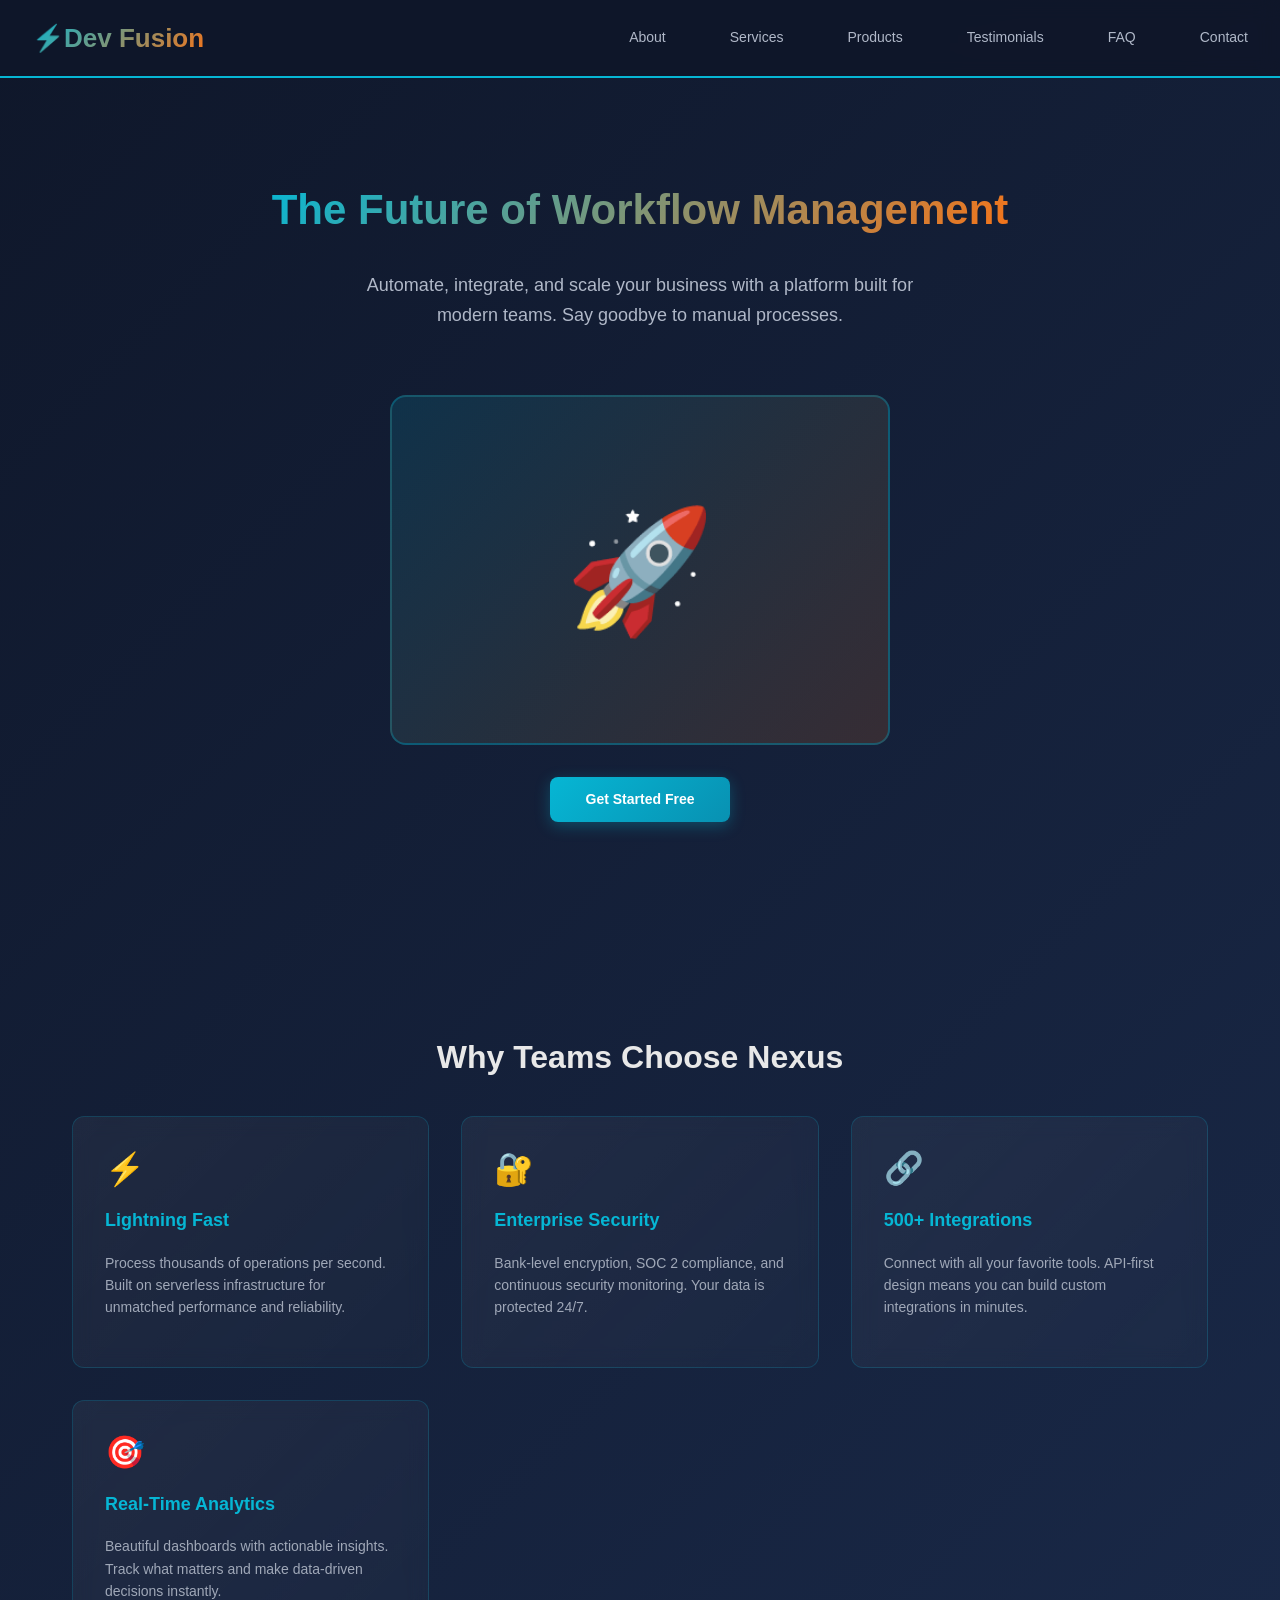
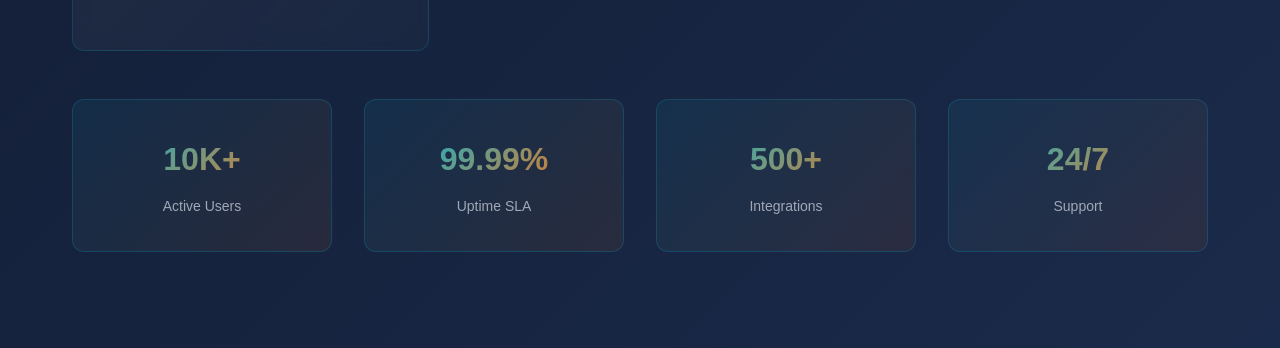
==== index.html @ b62f0a24 "homepage commit" ====
<!doctype html>
<html lang="en">
  <head>
    <meta charset="UTF-8" />
    <meta name="viewport" content="width=device-width, initial-scale=1.0" />
    <title>Dev Fusion</title>
    <link rel="stylesheet" href="style.css" />
  </head>
  <body>
    <input type="checkbox" id="sidebar-toggle" class="sidebar-toggle" />

    <header>
      <a href="/index.html">
        <div class="logo">⚡Dev Fusion</div>
      </a>

      <!-- HAMBURGER MENU -->
      <label for="sidebar-toggle" class="hamburger">
        <span></span><span></span><span></span>
      </label>

      <!-- DESKTOP NAV -->
      <nav class="navbar">
        <a href="/about.html" class="nav-link">About</a>
        <a href="/services.html" class="nav-link">Services</a>
        <a href="/product.html" class="nav-link">Products</a>
        <a href="/testimonial.html" class="nav-link">Testimonials</a>
        <a href="/faq.html" class="nav-link">FAQ</a>
        <a href="/contact.html" class="nav-link">Contact</a>
      </nav>
    </header>

    <!-- sidebar -->
    <aside class="sidebar">
      <label for="sidebar-toggle" class="sidebar-close">✕</label>

      <nav class="sidebar-nav">
        <a href="/about.html" class="sidebar-link">About</a>
        <a href="/services.html" class="sidebar-link">Services</a>
        <a href="/product.html" class="sidebar-link">Products</a>
        <a href="/testimonial.html" class="sidebar-link">Testimonials</a>
        <a href="/faq.html" class="sidebar-link">FAQ</a>
        <a href="/contact.html" class="sidebar-link">Contact</a>
      </nav>
    </aside>

    <!-- Home Page -->
    <div class="active" id="home">
      <section class="hero">
        <h1>The Future of Workflow Management</h1>
        <p>
          Automate, integrate, and scale your business with a platform built for
          modern teams. Say goodbye to manual processes.
        </p>
        <div class="hero-visual">🚀</div>
        <button onclick="switchPage('services')">Get Started Free</button>
      </section>

      <section>
        <h2 style="text-align: center; margin-top: 4rem">
          Why Teams Choose Nexus
        </h2>
        <div class="grid">
          <div class="card">
            <div class="card-icon">⚡</div>
            <h3>Lightning Fast</h3>
            <p>
              Process thousands of operations per second. Built on serverless
              infrastructure for unmatched performance and reliability.
            </p>
          </div>
          <div class="card">
            <div class="card-icon">🔐</div>
            <h3>Enterprise Security</h3>
            <p>
              Bank-level encryption, SOC 2 compliance, and continuous security
              monitoring. Your data is protected 24/7.
            </p>
          </div>
          <div class="card">
            <div class="card-icon">🔗</div>
            <h3>500+ Integrations</h3>
            <p>
              Connect with all your favorite tools. API-first design means you
              can build custom integrations in minutes.
            </p>
          </div>
          <div class="card">
            <div class="card-icon">🎯</div>
            <h3>Real-Time Analytics</h3>
            <p>
              Beautiful dashboards with actionable insights. Track what matters
              and make data-driven decisions instantly.
            </p>
          </div>
        </div>

        <div class="stats">
          <div class="stat">
            <div class="stat-number">10K+</div>
            <div class="stat-label">Active Users</div>
          </div>
          <div class="stat">
            <div class="stat-number">99.99%</div>
            <div class="stat-label">Uptime SLA</div>
          </div>
          <div class="stat">
            <div class="stat-number">500+</div>
            <div class="stat-label">Integrations</div>
          </div>
          <div class="stat">
            <div class="stat-number">24/7</div>
            <div class="stat-label">Support</div>
          </div>
        </div>
      </section>
    </div>

    <footer></footer>
  </body>
</html>
---- style.css ----
:root {
  /* PRIMARY COLORS */
  --primary-cyan: #06b6d4;
  --primary-orange: #f97316;

  /* BACKGROUNDS */
  --bg-gradient-dark: #0f172a;
  --bg-gradient-light: #1a2a4a;
  --bg-color: linear-gradient(135deg, #0f172a 0%, #1a2a4a 100%);
  --bg-header: rgba(15, 23, 42, 0.95);
  --bg-card: linear-gradient(
    135deg,
    rgba(255, 255, 255, 0.05),
    rgba(255, 255, 255, 0.02)
  );
  --bg-input: rgba(255, 255, 255, 0.05);
  --bg-input-focus: rgba(6, 182, 212, 0.1);
  --bg-stat: linear-gradient(
    135deg,
    rgba(6, 182, 212, 0.08),
    rgba(249, 115, 22, 0.08)
  );

  /* TEXT COLORS */
  --text-primary: #e8e8e8;
  --text-secondary: #b0b8c8;
  --text-tertiary: #a0a8b8;
  --text-muted: #999;

  /* BORDER COLORS */
  --border-primary: rgba(6, 182, 212, 0.2);
  --border-focus: #06b6d4;
  --border-header: 2px solid #06b6d4;
  --border-footer: 2px solid rgba(6, 182, 212, 0.3);

  /* ACCENT COLORS */
  --accent-cyan: #06b6d4;
  --accent-orange: #f97316;

  /* HOVER/ACTIVE STATES */
  --hover-cyan-light: #0891b2;
  --glow-cyan: rgba(6, 182, 212, 0.3);
  --glow-orange: rgba(249, 115, 22, 0.15);
}

* {
  margin: 0;
  padding: 0;
  box-sizing: border-box;
}

body {
  font-family:
    -apple-system, BlinkMacSystemFont, "Segoe UI", Roboto, sans-serif;
  background: linear-gradient(135deg, #0f172a 0%, #1a2a4a 100%);
  color: #e8e8e8;
  line-height: 1.7;
}

header {
  background: rgba(15, 23, 42, 0.95);
  border-bottom: 2px solid #06b6d4;
  padding: 1rem 2rem;
  display: flex;
  justify-content: space-between;
  align-items: center;
  position: sticky;
  top: 0;
  z-index: 100;
  backdrop-filter: blur(10px);
}

header a {
  text-decoration: none;
}

.logo {
  font-size: 26px;
  font-weight: 700;
  background: linear-gradient(135deg, #06b6d4, #f97316);
  -webkit-background-clip: text;
  -webkit-text-fill-color: transparent;
  background-clip: text;
}

nav a {
  color: #b0b8c8;
  text-decoration: none;
  margin-left: 2rem;
  font-size: 14px;
  font-weight: 500;
  transition: all 0.3s;
  cursor: pointer;
  position: relative;
}

nav a:hover {
  color: #06b6d4;
}

nav a.active {
  color: #06b6d4;
}

header nav a.active::after {
  content: "";
  position: absolute;
  bottom: -8px;
  left: 0;
  right: 0;
  height: 2px;
  background: linear-gradient(90deg, #06b6d4, #f97316);
  border-radius: 2px;
}

/* hide checkbox */
.sidebar-toggle {
  display: none;
}

/* hamburger icon */
.hamburger {
  display: none;
  flex-direction: column;
  cursor: pointer;
  gap: 6px;
  z-index: 101;
}

.hamburger span {
  width: 25px;
  height: 3px;
  background: var(--primary-cyan);
  border-radius: 2px;
  transition: all 0.3s ease;
}

/* sidebar */
aside.sidebar {
  position: fixed;
  top: 0;
  right: 0;
  width: 280px;
  height: 100vh;
  background: linear-gradient(135deg, #0f172a 0%, #1a2a4a 100%);
  border-right: 2px solid rgba(6, 182, 212, 0.3);
  padding-top: 1rem;
  overflow-y: auto;
  z-index: 100;
  transform: translateX(100%);
  transition: transform 0.3s ease;
}

.sidebar-close {
  display: none;
  color: #b0b8c8;
  font-size: 28px;
  cursor: pointer;
  padding: 1rem;
  text-align: right;
  width: 100%;
}

.sidebar-nav {
  display: flex;
  flex-direction: column;
  gap: 0.5rem;
  padding: 1rem;
}

.sidebar-link {
  color: #b0b8c8;
  text-decoration: none;
  padding: 0.9rem 1rem;
  border-radius: 8px;
  transition: all 0.3s;
  border-left: 3px solid transparent;
  display: block;
}

.sidebar-link:hover {
  color: var(--primary-cyan);
  background: rgba(6, 182, 212, 0.1);
  border-left-color: var(--primary-cyan);
}

.sidebar-link.active {
  color: var(--primary-cyan);
  background: rgba(6, 182, 212, 0.1);
  border-left-color: var(--primary-cyan);
}

/* toggle icon when checked*/
.sidebar-toggle:checked ~ aside.sidebar {
  transform: translateX(0);
}

/* show close button*/
.sidebar-toggle:checked ~ aside.sidebar .sidebar-close {
  display: block;
}

.page {
  display: none;
  animation: fadeIn 0.5s ease-in;
}

.page.active {
  display: block;
}

@keyframes fadeIn {
  from {
    opacity: 0;
    transform: translateY(10px);
  }
  to {
    opacity: 1;
    transform: translateY(0);
  }
}

section {
  padding: 3rem 2rem;
  max-width: 1200px;
  margin: 0 auto;
}

h1 {
  font-size: 42px;
  font-weight: 700;
  margin-bottom: 1.5rem;
  background: linear-gradient(135deg, #06b6d4, #f97316);
  -webkit-background-clip: text;
  -webkit-text-fill-color: transparent;
  background-clip: text;
}

h2 {
  font-size: 32px;
  font-weight: 700;
  margin-bottom: 2rem;
  color: #e8e8e8;
}

h3 {
  font-size: 18px;
  font-weight: 600;
  margin-bottom: 0.8rem;
  color: #e8e8e8;
}

p {
  font-size: 15px;
  color: #b0b8c8;
  margin-bottom: 1rem;
}

button {
  background: linear-gradient(135deg, #06b6d4, #0891b2);
  color: #fff;
  border: none;
  padding: 0.9rem 2.2rem;
  font-size: 14px;
  font-weight: 600;
  border-radius: 8px;
  cursor: pointer;
  transition: all 0.3s;
  box-shadow: 0 4px 15px rgba(6, 182, 212, 0.3);
}

button:hover {
  transform: translateY(-2px);
  box-shadow: 0 6px 25px rgba(6, 182, 212, 0.5);
}

.grid {
  display: grid;
  grid-template-columns: repeat(auto-fit, minmax(280px, 1fr));
  gap: 2rem;
  margin-bottom: 3rem;
}

.card {
  background: linear-gradient(
    135deg,
    rgba(255, 255, 255, 0.05),
    rgba(255, 255, 255, 0.02)
  );
  border: 1px solid rgba(6, 182, 212, 0.2);
  padding: 2rem;
  border-radius: 12px;
  transition: all 0.3s;
  backdrop-filter: blur(10px);
}

.card:hover {
  border-color: #06b6d4;
  transform: translateY(-5px);
  box-shadow: 0 10px 30px rgba(6, 182, 212, 0.15);
}

.card h3 {
  color: #06b6d4;
  margin-bottom: 1rem;
}

.card p {
  color: #a0a8b8;
  font-size: 14px;
  line-height: 1.6;
}

.card-icon {
  font-size: 32px;
  margin-bottom: 1rem;
  height: 40px;
  display: flex;
  align-items: center;
}

.feature-image {
  width: 100%;
  height: 250px;
  background: linear-gradient(
    135deg,
    rgba(6, 182, 212, 0.1),
    rgba(249, 115, 22, 0.1)
  );
  border-radius: 12px;
  display: flex;
  align-items: center;
  justify-content: center;
  margin-bottom: 1.5rem;
  font-size: 80px;
  border: 1px solid rgba(6, 182, 212, 0.2);
}

.hero {
  text-align: center;
  padding: 6rem 2rem;
  display: flex;
  flex-direction: column;
  align-items: center;
}

.hero-visual {
  width: 100%;
  max-width: 500px;
  height: 350px;
  background: linear-gradient(
    135deg,
    rgba(6, 182, 212, 0.15),
    rgba(249, 115, 22, 0.15)
  );
  border-radius: 16px;
  display: flex;
  align-items: center;
  justify-content: center;
  margin: 2rem 0;
  border: 2px solid rgba(6, 182, 212, 0.3);
  font-size: 120px;
}

.hero p {
  font-size: 18px;
  margin-bottom: 2rem;
  color: #b0b8c8;
  max-width: 600px;
}

.stats {
  display: grid;
  grid-template-columns: repeat(auto-fit, minmax(180px, 1fr));
  gap: 2rem;
  margin: 3rem 0;
}

.stat {
  text-align: center;
  padding: 2rem;
  background: linear-gradient(
    135deg,
    rgba(6, 182, 212, 0.08),
    rgba(249, 115, 22, 0.08)
  );
  border-radius: 12px;
  border: 1px solid rgba(6, 182, 212, 0.2);
}

.stat-number {
  font-size: 32px;
  font-weight: 700;
  background: linear-gradient(135deg, #06b6d4, #f97316);
  -webkit-background-clip: text;
  -webkit-text-fill-color: transparent;
  background-clip: text;
  margin-bottom: 0.5rem;
}

.stat-label {
  font-size: 14px;
  color: #a0a8b8;
}

.faq-item {
  background: linear-gradient(
    135deg,
    rgba(255, 255, 255, 0.05),
    rgba(255, 255, 255, 0.02)
  );
  border: 1px solid rgba(6, 182, 212, 0.2);
  padding: 1.8rem;
  border-radius: 12px;
  margin-bottom: 1.5rem;
  backdrop-filter: blur(10px);
}

.faq-item h3 {
  cursor: pointer;
  display: flex;
  justify-content: space-between;
  align-items: center;
  color: #06b6d4;
  user-select: none;
}

.faq-item p {
  display: none;
  margin-top: 1rem;
  color: #a0a8b8;
}

.faq-item.active p {
  display: block;
}

.footer {
  background: rgba(15, 23, 42, 0.8);
  border-top: 2px solid rgba(6, 182, 212, 0.3);
  text-align: center;
  padding: 2rem;
  color: #a0a8b8;
  font-size: 14px;
}

.feature-row {
  display: grid;
  grid-template-columns: 1fr 1fr;
  gap: 3rem;
  align-items: center;
  margin: 3rem 0;
}

.feature-row.reverse {
  direction: rtl;
}

.feature-row.reverse > * {
  direction: ltr;
}

.feature-text h3 {
  font-size: 24px;
  margin-bottom: 1rem;
}

.list-item {
  display: flex;
  margin-bottom: 1.5rem;
  align-items: flex-start;
}

.list-item-bullet {
  color: #06b6d4;
  margin-right: 1rem;
  font-weight: 600;
  font-size: 20px;
}

.list-item p {
  margin: 0;
}

@media (max-width: 768px) {
  .feature-row {
    grid-template-columns: 1fr;
  }
  h1 {
    font-size: 32px;
  }
  nav a {
    margin-left: 1rem;
    font-size: 13px;
  }
}

/* MOBILE STYLES */
@media (max-width: 768px) {
  .hamburger {
    display: flex;
  }

  header .navbar {
    display: none;
  }

  aside.sidebar {
    width: 250px;
  }

  .sidebar-link {
    padding: 1rem 1rem;
  }
}

/* DESKTOP STYLES */
@media (min-width: 769px) {
  aside.sidebar {
    display: none;
  }

  .hamburger {
    display: none;
  }

  header .navbar {
    display: flex;
    gap: 2rem;
  }
}
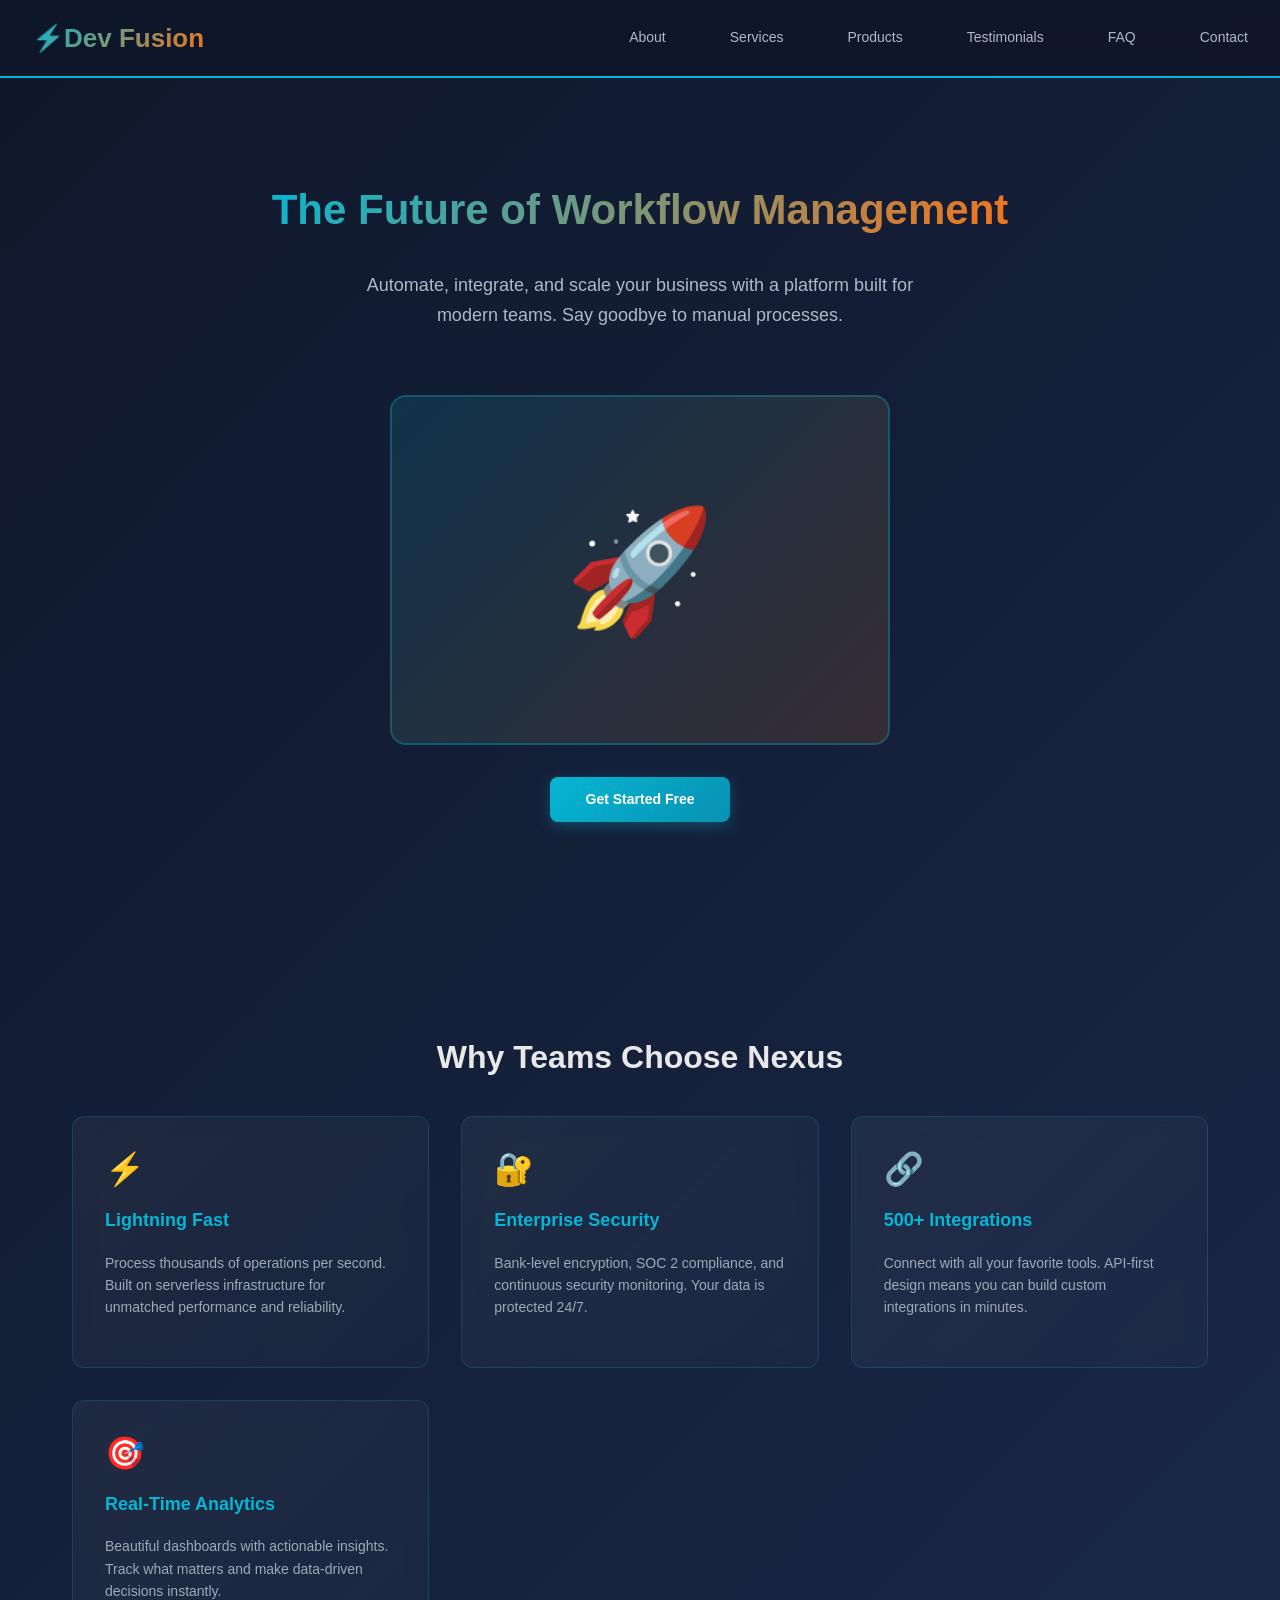
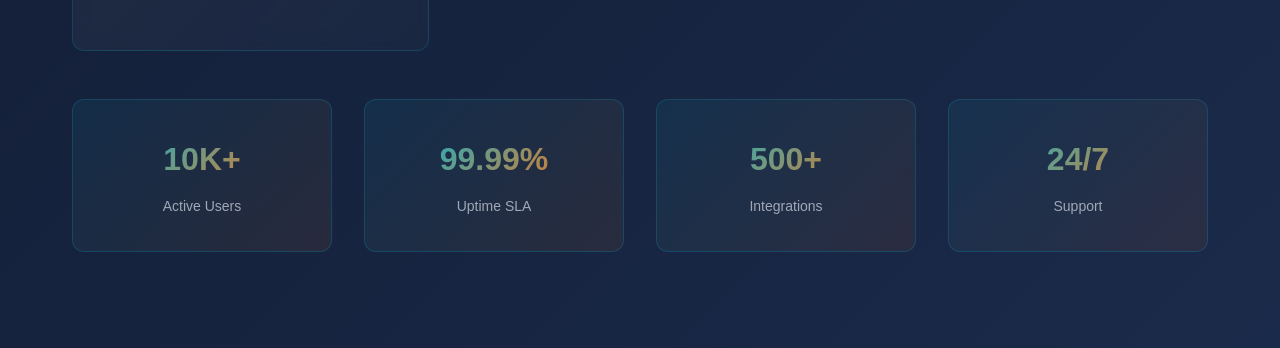
==== commit 4be36261: "Refactor HTML structure and improve styling across multiple pages" ====
--- a/index.html
+++ b/index.html
@@ -21,9 +21,9 @@
 
       <!-- DESKTOP NAV -->
       <nav class="navbar">
-        <a href="/about.html" class="nav-link">About</a>
+        <a href="/about us.html" class="nav-link">About</a>
         <a href="/services.html" class="nav-link">Services</a>
-        <a href="/product.html" class="nav-link">Products</a>
+        <a href="/products.html" class="nav-link">Products</a>
         <a href="/testimonial.html" class="nav-link">Testimonials</a>
         <a href="/faq.html" class="nav-link">FAQ</a>
         <a href="/contact.html" class="nav-link">Contact</a>
@@ -35,9 +35,9 @@
       <label for="sidebar-toggle" class="sidebar-close">✕</label>
 
       <nav class="sidebar-nav">
-        <a href="/about.html" class="sidebar-link">About</a>
+        <a href="/about us.html" class="sidebar-link">About</a>
         <a href="/services.html" class="sidebar-link">Services</a>
-        <a href="/product.html" class="sidebar-link">Products</a>
+        <a href="/products.html" class="sidebar-link">Products</a>
         <a href="/testimonial.html" class="sidebar-link">Testimonials</a>
         <a href="/faq.html" class="sidebar-link">FAQ</a>
         <a href="/contact.html" class="sidebar-link">Contact</a>
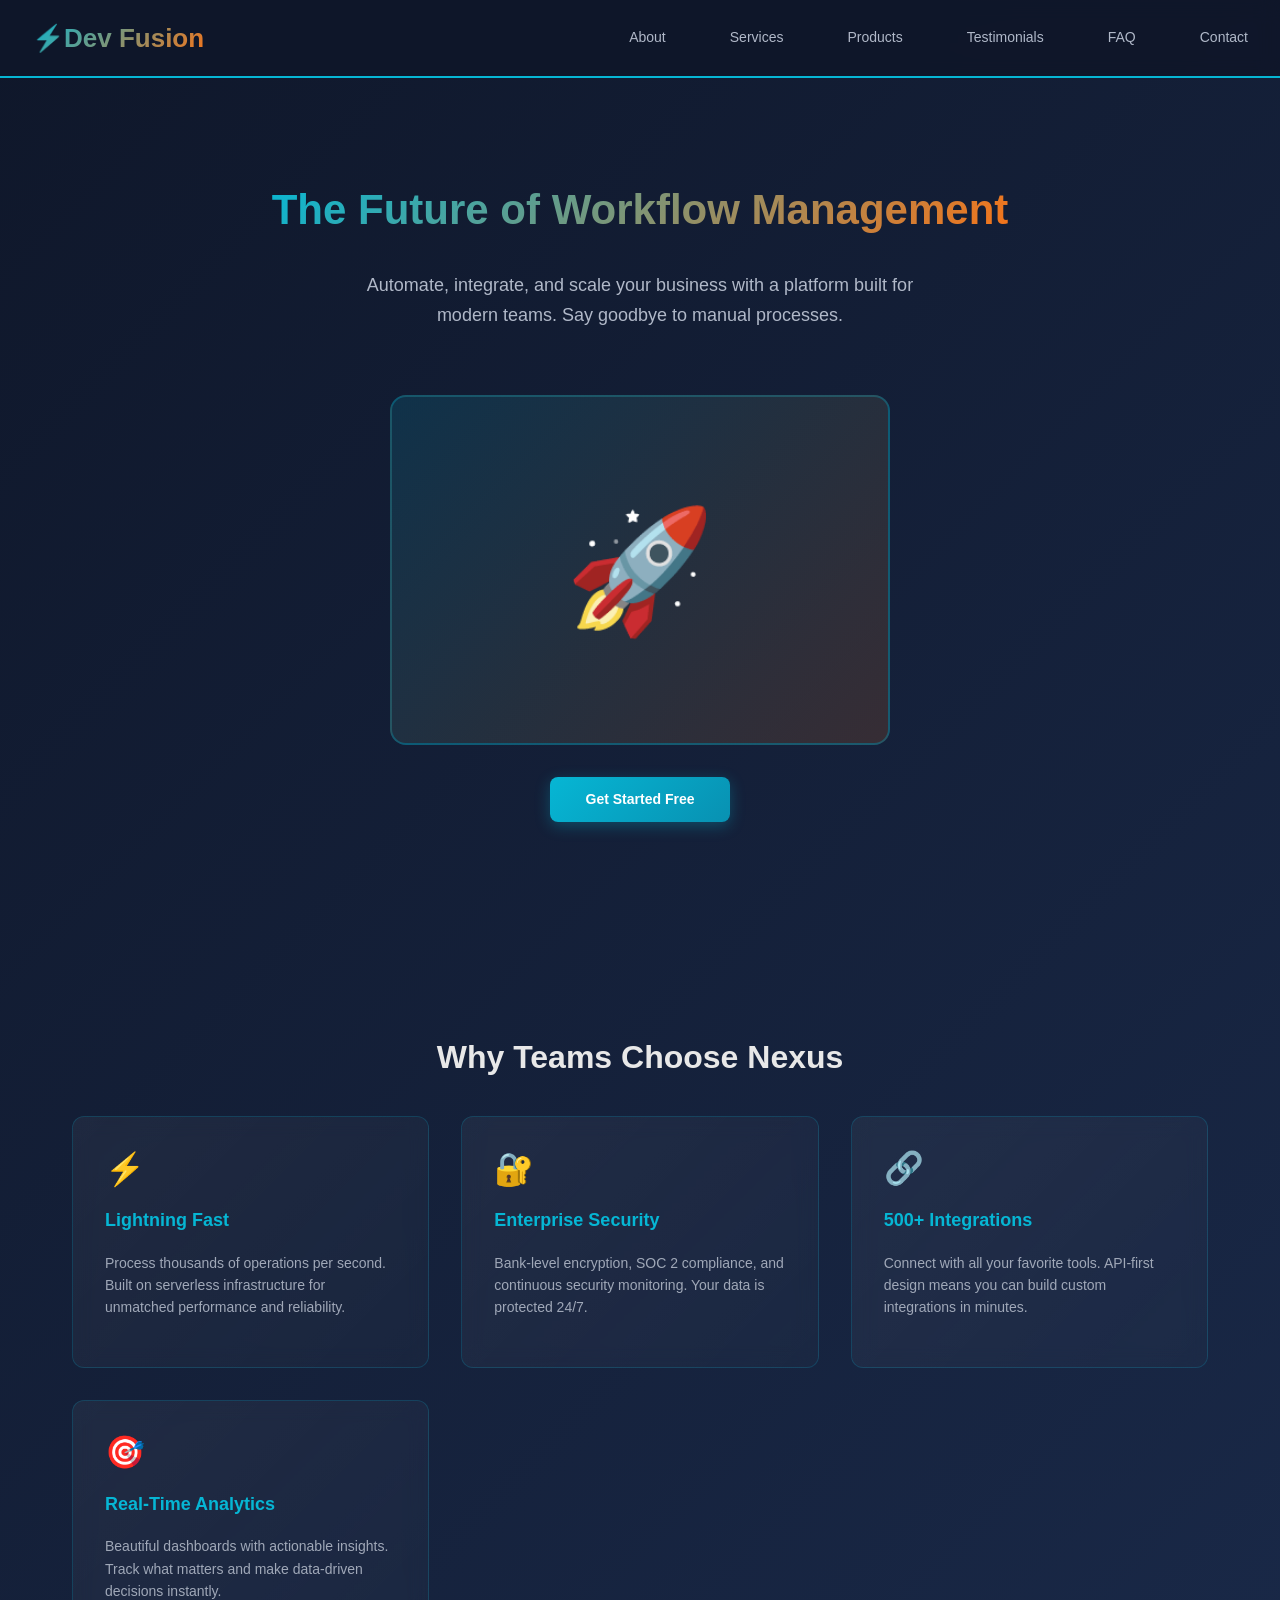
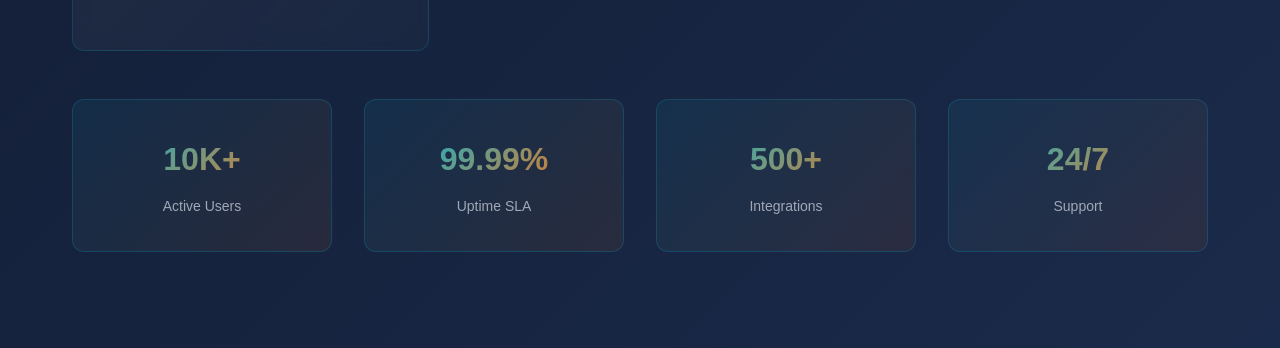
==== commit cef929bb: "Refactor layout structure and add navbar styles across multiple pages" ====
--- a/index.html
+++ b/index.html
@@ -45,7 +45,7 @@
     </aside>
 
     <!-- Home Page -->
-    <div class="active" id="home">
+    <div class="active main" id="home">
       <section class="hero">
         <h1>The Future of Workflow Management</h1>
         <p>
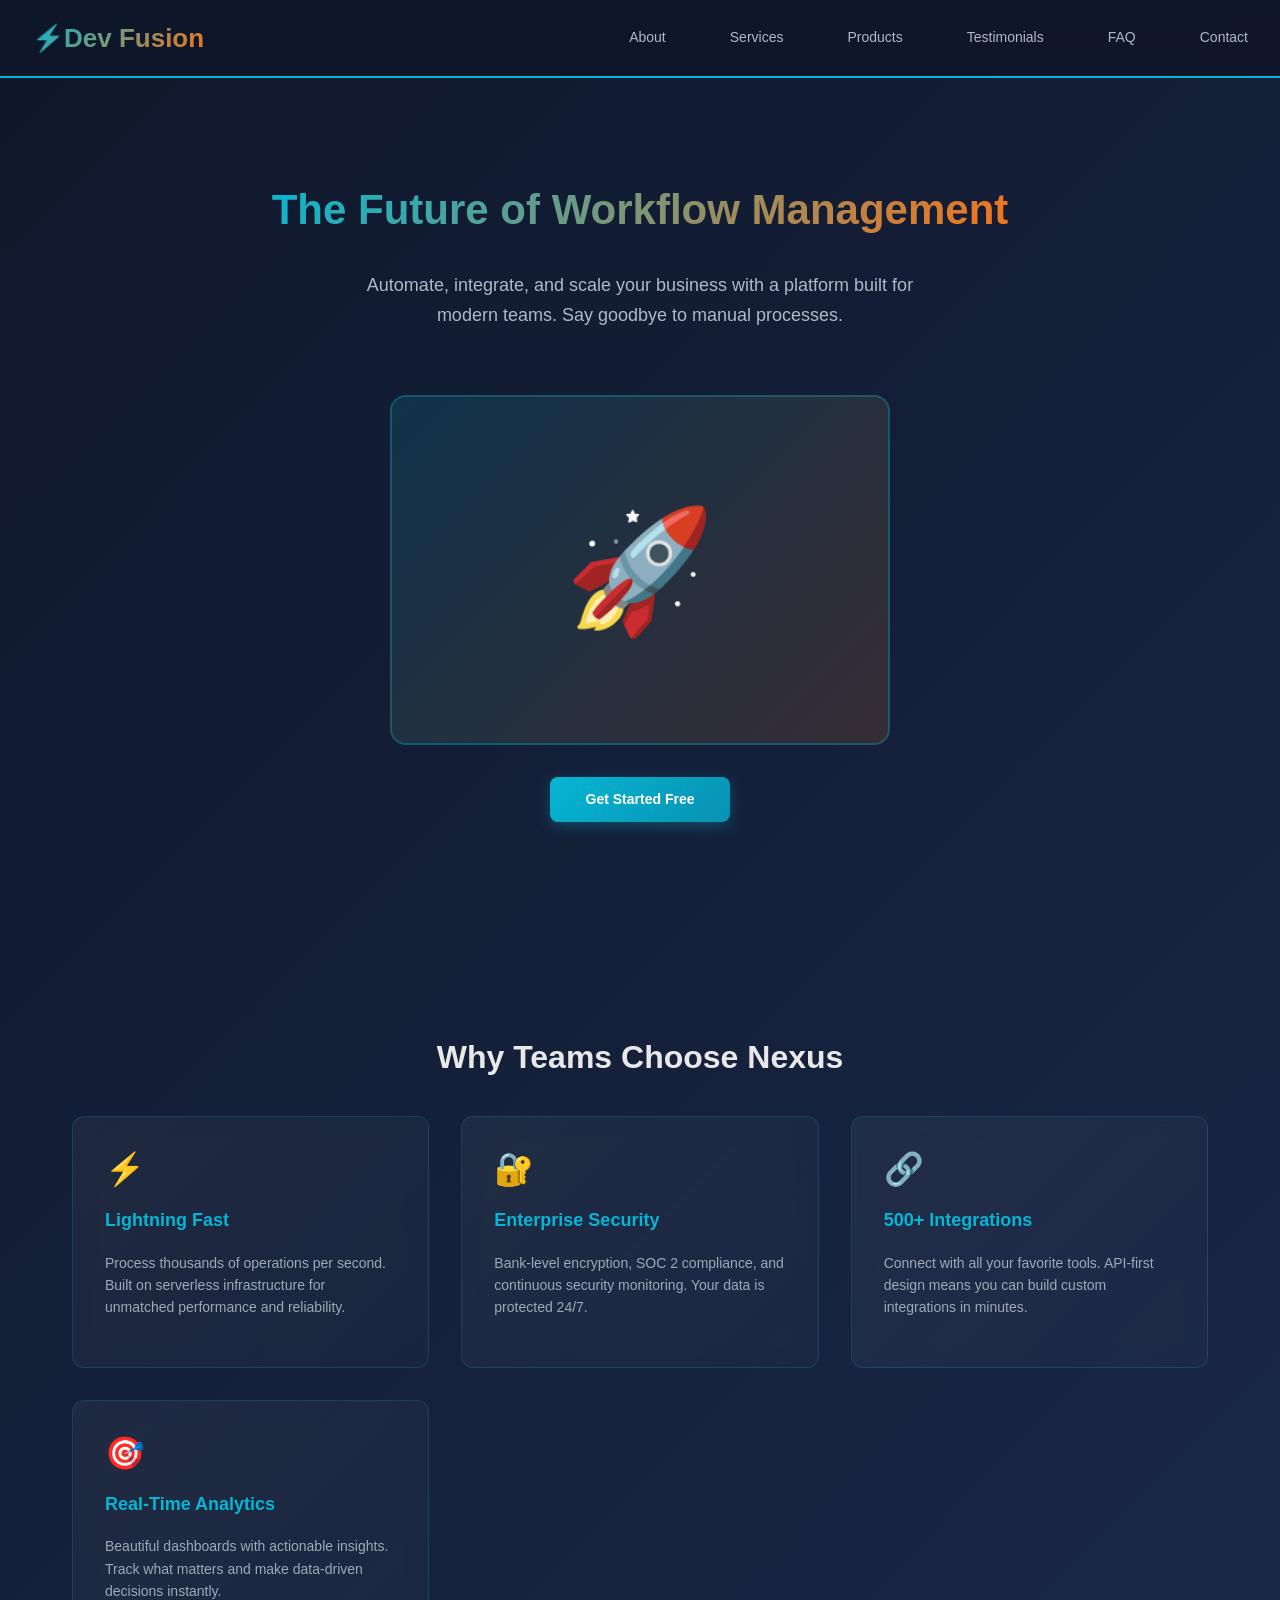
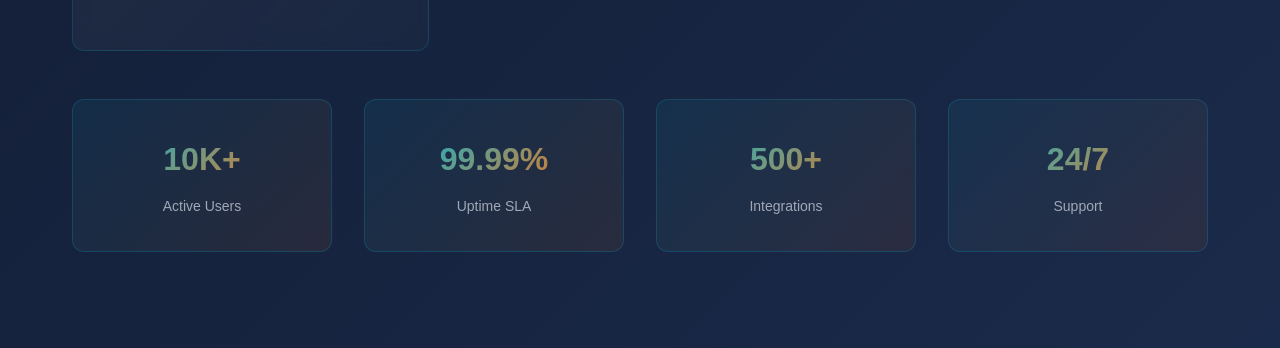
==== commit afe21d61: "Add style.css to multiple HTML files for consistent styling" ====
--- a/index.html
+++ b/index.html
@@ -5,6 +5,7 @@
     <meta name="viewport" content="width=device-width, initial-scale=1.0" />
     <title>Dev Fusion</title>
     <link rel="stylesheet" href="style.css" />
+    <link rel="stylesheet" href="navbar.css" />
   </head>
   <body>
     <input type="checkbox" id="sidebar-toggle" class="sidebar-toggle" />
--- a/style.css
+++ b/style.css
@@ -55,149 +55,6 @@
   background: linear-gradient(135deg, #0f172a 0%, #1a2a4a 100%);
   color: #e8e8e8;
   line-height: 1.7;
-}
-
-header {
-  background: rgba(15, 23, 42, 0.95);
-  border-bottom: 2px solid #06b6d4;
-  padding: 1rem 2rem;
-  display: flex;
-  justify-content: space-between;
-  align-items: center;
-  position: sticky;
-  top: 0;
-  z-index: 100;
-  backdrop-filter: blur(10px);
-}
-
-header a {
-  text-decoration: none;
-}
-
-.logo {
-  font-size: 26px;
-  font-weight: 700;
-  background: linear-gradient(135deg, #06b6d4, #f97316);
-  -webkit-background-clip: text;
-  -webkit-text-fill-color: transparent;
-  background-clip: text;
-}
-
-nav a {
-  color: #b0b8c8;
-  text-decoration: none;
-  margin-left: 2rem;
-  font-size: 14px;
-  font-weight: 500;
-  transition: all 0.3s;
-  cursor: pointer;
-  position: relative;
-}
-
-nav a:hover {
-  color: #06b6d4;
-}
-
-nav a.active {
-  color: #06b6d4;
-}
-
-header nav a.active::after {
-  content: "";
-  position: absolute;
-  bottom: -8px;
-  left: 0;
-  right: 0;
-  height: 2px;
-  background: linear-gradient(90deg, #06b6d4, #f97316);
-  border-radius: 2px;
-}
-
-/* hide checkbox */
-.sidebar-toggle {
-  display: none;
-}
-
-/* hamburger icon */
-.hamburger {
-  display: none;
-  flex-direction: column;
-  cursor: pointer;
-  gap: 6px;
-  z-index: 101;
-}
-
-.hamburger span {
-  width: 25px;
-  height: 3px;
-  background: var(--primary-cyan);
-  border-radius: 2px;
-  transition: all 0.3s ease;
-}
-
-/* sidebar */
-aside.sidebar {
-  position: fixed;
-  top: 0;
-  right: 0;
-  width: 280px;
-  height: 100vh;
-  background: linear-gradient(135deg, #0f172a 0%, #1a2a4a 100%);
-  border-right: 2px solid rgba(6, 182, 212, 0.3);
-  padding-top: 1rem;
-  overflow-y: auto;
-  z-index: 100;
-  transform: translateX(100%);
-  transition: transform 0.3s ease;
-}
-
-.sidebar-close {
-  display: none;
-  color: #b0b8c8;
-  font-size: 28px;
-  cursor: pointer;
-  padding: 1rem;
-  text-align: right;
-  width: 100%;
-}
-
-.sidebar-nav {
-  display: flex;
-  flex-direction: column;
-  gap: 0.5rem;
-  padding: 1rem;
-}
-
-.sidebar-link {
-  color: #b0b8c8;
-  text-decoration: none;
-  padding: 0.9rem 1rem;
-  border-radius: 8px;
-  transition: all 0.3s;
-  border-left: 3px solid transparent;
-  display: block;
-}
-
-.sidebar-link:hover {
-  color: var(--primary-cyan);
-  background: rgba(6, 182, 212, 0.1);
-  border-left-color: var(--primary-cyan);
-}
-
-.sidebar-link.active {
-  color: var(--primary-cyan);
-  background: rgba(6, 182, 212, 0.1);
-  border-left-color: var(--primary-cyan);
-}
-
-/* toggle icon when checked*/
-.sidebar-toggle:checked ~ aside.sidebar {
-  transform: translateX(0);
-}
-
-/* show close button*/
-.sidebar-toggle:checked ~ aside.sidebar .sidebar-close {
-  display: block;
 }
 
 .page {
@@ -489,43 +346,4 @@
   h1 {
     font-size: 32px;
   }
-  nav a {
-    margin-left: 1rem;
-    font-size: 13px;
-  }
-}
-
-/* MOBILE STYLES */
-@media (max-width: 768px) {
-  .hamburger {
-    display: flex;
-  }
-
-  header .navbar {
-    display: none;
-  }
-
-  aside.sidebar {
-    width: 250px;
-  }
-
-  .sidebar-link {
-    padding: 1rem 1rem;
-  }
-}
-
-/* DESKTOP STYLES */
-@media (min-width: 769px) {
-  aside.sidebar {
-    display: none;
-  }
-
-  .hamburger {
-    display: none;
-  }
-
-  header .navbar {
-    display: flex;
-    gap: 2rem;
-  }
-}
+}
--- a/navbar.css
+++ b/navbar.css
@@ -0,0 +1,229 @@
+:root {
+  /* PRIMARY COLORS */
+  --primary-cyan: #06b6d4;
+  --primary-orange: #f97316;
+
+  /* BACKGROUNDS */
+  --bg-gradient-dark: #0f172a;
+  --bg-gradient-light: #1a2a4a;
+  --bg-color: linear-gradient(135deg, #0f172a 0%, #1a2a4a 100%);
+  --bg-header: rgba(15, 23, 42, 0.95);
+  --bg-card: linear-gradient(
+    135deg,
+    rgba(255, 255, 255, 0.05),
+    rgba(255, 255, 255, 0.02)
+  );
+  --bg-input: rgba(255, 255, 255, 0.05);
+  --bg-input-focus: rgba(6, 182, 212, 0.1);
+  --bg-stat: linear-gradient(
+    135deg,
+    rgba(6, 182, 212, 0.08),
+    rgba(249, 115, 22, 0.08)
+  );
+
+  /* TEXT COLORS */
+  --text-primary: #e8e8e8;
+  --text-secondary: #b0b8c8;
+  --text-tertiary: #a0a8b8;
+  --text-muted: #999;
+
+  /* BORDER COLORS */
+  --border-primary: rgba(6, 182, 212, 0.2);
+  --border-focus: #06b6d4;
+  --border-header: 2px solid #06b6d4;
+  --border-footer: 2px solid rgba(6, 182, 212, 0.3);
+
+  /* ACCENT COLORS */
+  --accent-cyan: #06b6d4;
+  --accent-orange: #f97316;
+
+  /* HOVER/ACTIVE STATES */
+  --hover-cyan-light: #0891b2;
+  --glow-cyan: rgba(6, 182, 212, 0.3);
+  --glow-orange: rgba(249, 115, 22, 0.15);
+}
+
+header {
+  background: rgba(15, 23, 42, 0.95);
+  border-bottom: 2px solid #06b6d4;
+  padding: 1rem 2rem;
+  display: flex;
+  justify-content: space-between;
+  align-items: center;
+  position: sticky;
+  top: 0;
+  z-index: 100;
+  backdrop-filter: blur(10px);
+}
+
+header a {
+  text-decoration: none;
+}
+
+.logo {
+  font-size: 26px;
+  font-weight: 700;
+  background: linear-gradient(135deg, #06b6d4, #f97316);
+  -webkit-background-clip: text;
+  -webkit-text-fill-color: transparent;
+  background-clip: text;
+}
+
+nav a {
+  color: #b0b8c8;
+  text-decoration: none;
+  margin-left: 2rem;
+  font-size: 14px;
+  font-weight: 500;
+  transition: all 0.3s;
+  cursor: pointer;
+  position: relative;
+}
+
+nav a:hover {
+  color: #06b6d4;
+}
+
+nav a.active {
+  color: #06b6d4;
+}
+
+header nav a.active::after {
+  content: "";
+  position: absolute;
+  bottom: -8px;
+  left: 0;
+  right: 0;
+  height: 2px;
+  background: linear-gradient(90deg, #06b6d4, #f97316);
+  border-radius: 2px;
+}
+
+/* hide checkbox */
+.sidebar-toggle {
+  display: none;
+}
+
+/* hamburger icon */
+.hamburger {
+  display: none;
+  flex-direction: column;
+  cursor: pointer;
+  gap: 6px;
+  z-index: 101;
+}
+
+.hamburger span {
+  width: 25px;
+  height: 3px;
+  background: var(--primary-cyan);
+  border-radius: 2px;
+  transition: all 0.3s ease;
+}
+
+/* sidebar */
+aside.sidebar {
+  position: fixed;
+  top: 0;
+  right: 0;
+  width: 280px;
+  height: 100vh;
+  background: linear-gradient(135deg, #0f172a 0%, #1a2a4a 100%);
+  border-right: 2px solid rgba(6, 182, 212, 0.3);
+  padding-top: 1rem;
+  overflow-y: auto;
+  z-index: 100;
+  transform: translateX(100%);
+  transition: transform 0.3s ease;
+}
+
+.sidebar-close {
+  display: none;
+  color: #b0b8c8;
+  font-size: 28px;
+  cursor: pointer;
+  padding: 1rem;
+  text-align: right;
+  width: 100%;
+}
+
+.sidebar-nav {
+  display: flex;
+  flex-direction: column;
+  gap: 0.5rem;
+  padding: 1rem;
+}
+
+.sidebar-link {
+  color: #b0b8c8;
+  text-decoration: none;
+  padding: 0.9rem 1rem;
+  border-radius: 8px;
+  transition: all 0.3s;
+  border-left: 3px solid transparent;
+  display: block;
+}
+
+.sidebar-link:hover {
+  color: var(--primary-cyan);
+  background: rgba(6, 182, 212, 0.1);
+  border-left-color: var(--primary-cyan);
+}
+
+.sidebar-link.active {
+  color: var(--primary-cyan);
+  background: rgba(6, 182, 212, 0.1);
+  border-left-color: var(--primary-cyan);
+}
+
+/* toggle icon when checked*/
+.sidebar-toggle:checked ~ aside.sidebar {
+  transform: translateX(0);
+}
+
+/* show close button*/
+.sidebar-toggle:checked ~ aside.sidebar .sidebar-close {
+  display: block;
+}
+
+@media (max-width: 768px) {
+  nav a {
+    margin-left: 1rem;
+    font-size: 13px;
+  }
+}
+
+/* MOBILE STYLES */
+@media (max-width: 768px) {
+  .hamburger {
+    display: flex;
+  }
+
+  header .navbar {
+    display: none;
+  }
+
+  aside.sidebar {
+    width: 250px;
+  }
+
+  .sidebar-link {
+    padding: 1rem 1rem;
+  }
+}
+
+/* DESKTOP STYLES */
+@media (min-width: 769px) {
+  aside.sidebar {
+    display: none;
+  }
+
+  .hamburger {
+    display: none;
+  }
+
+  header .navbar {
+    display: flex;
+    gap: 2rem;
+  }
+}
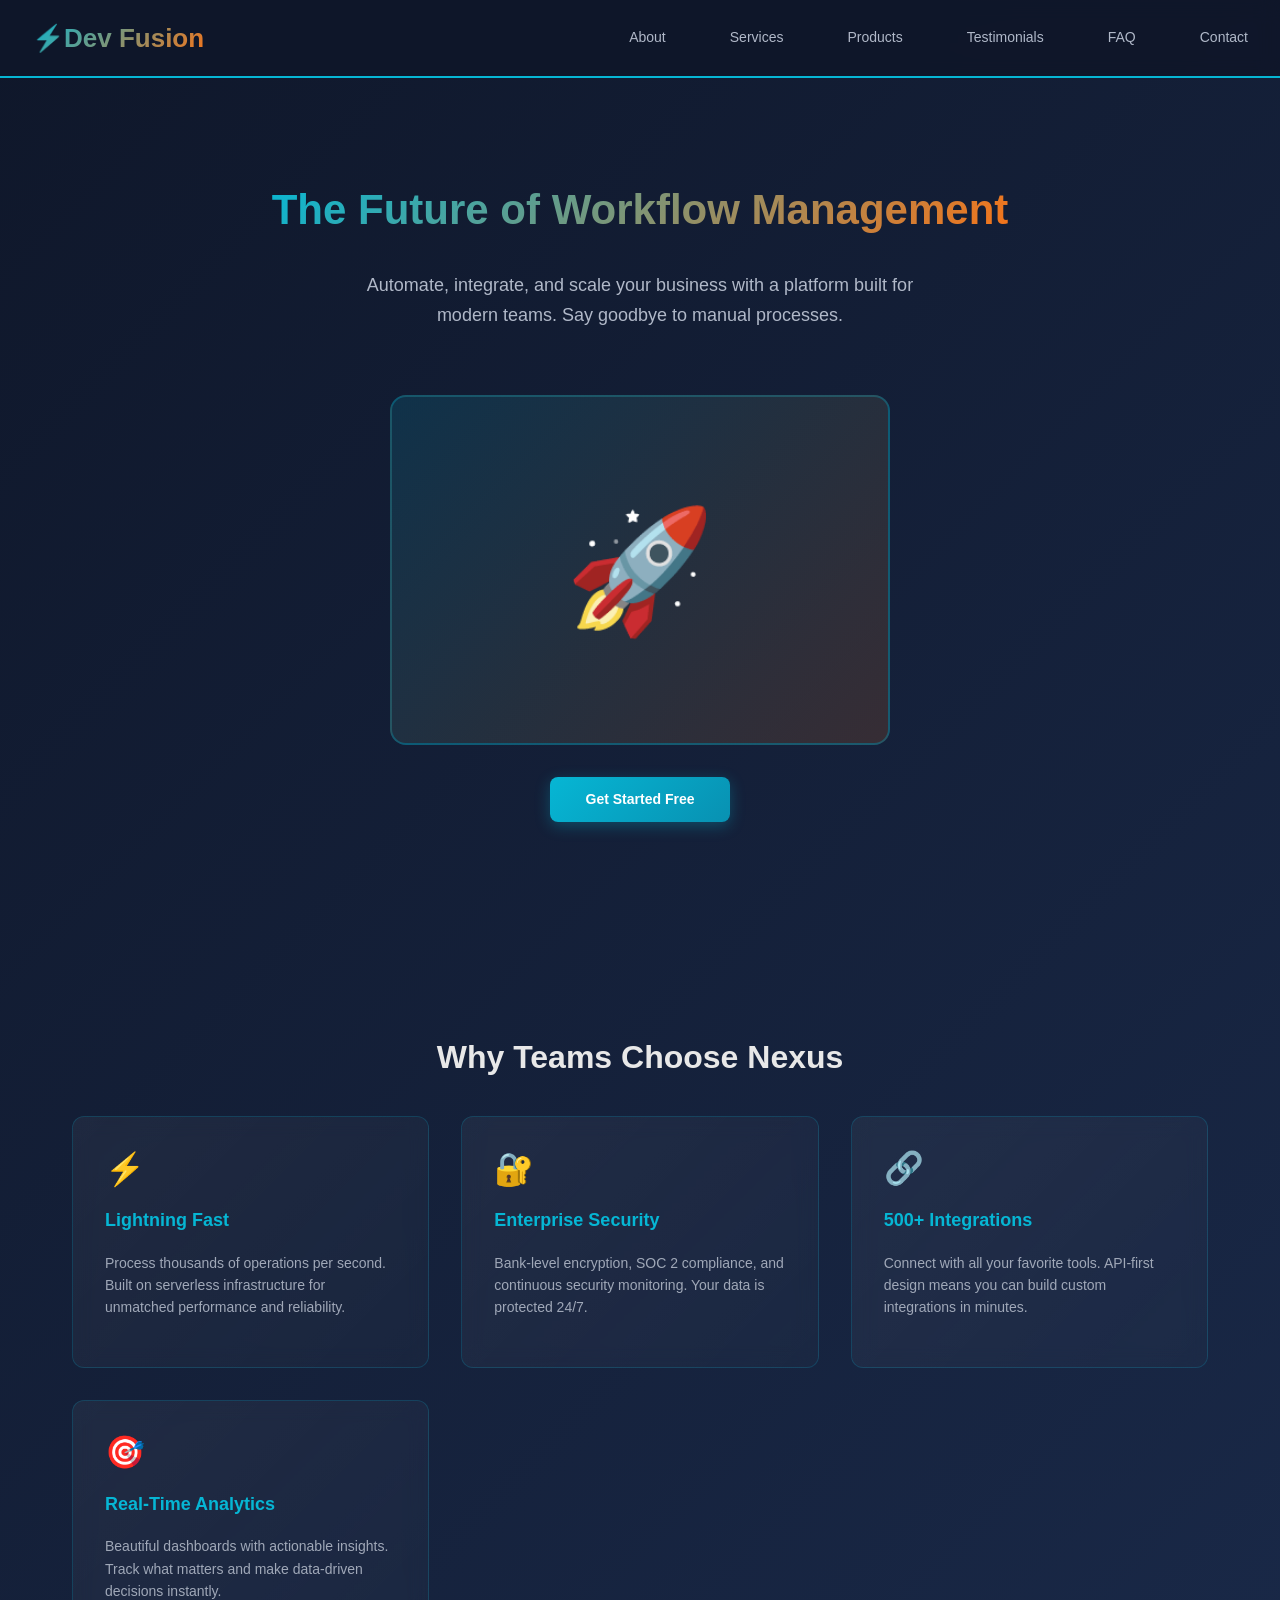
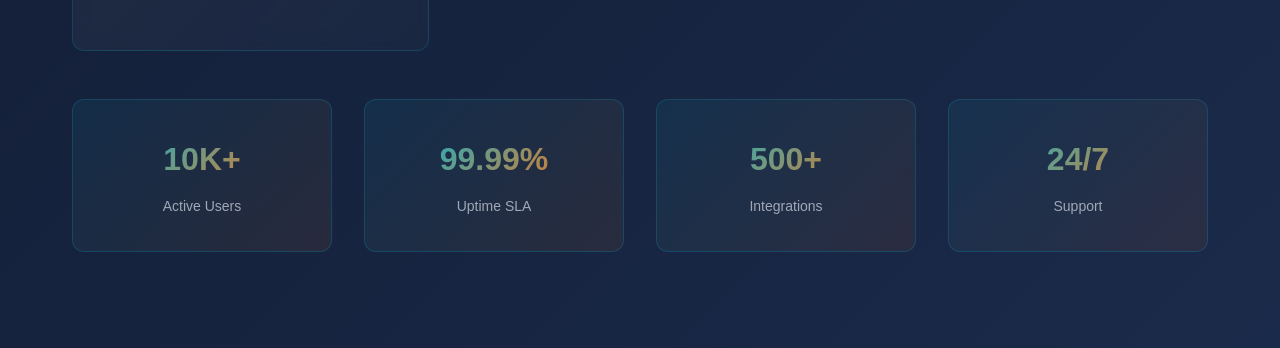
==== commit e67f1f90: "creating deployable branch" ====
--- a/index.html
+++ b/index.html
@@ -15,12 +15,14 @@
         <div class="logo">⚡Dev Fusion</div>
       </a>
 
-      <!-- HAMBURGER MENU -->
+      <!-- hamburger menu -->
       <label for="sidebar-toggle" class="hamburger">
-        <span></span><span></span><span></span>
+        <span></span>
+        <span></span>
+        <span></span>
       </label>
 
-      <!-- DESKTOP NAV -->
+      <!-- desktop navbar -->
       <nav class="navbar">
         <a href="/about us.html" class="nav-link">About</a>
         <a href="/services.html" class="nav-link">Services</a>
--- a/style.css
+++ b/style.css
@@ -55,26 +55,6 @@
   background: linear-gradient(135deg, #0f172a 0%, #1a2a4a 100%);
   color: #e8e8e8;
   line-height: 1.7;
-}
-
-.page {
-  display: none;
-  animation: fadeIn 0.5s ease-in;
-}
-
-.page.active {
-  display: block;
-}
-
-@keyframes fadeIn {
-  from {
-    opacity: 0;
-    transform: translateY(10px);
-  }
-  to {
-    opacity: 1;
-    transform: translateY(0);
-  }
 }
 
 section {
@@ -260,38 +240,6 @@
   color: #a0a8b8;
 }
 
-.faq-item {
-  background: linear-gradient(
-    135deg,
-    rgba(255, 255, 255, 0.05),
-    rgba(255, 255, 255, 0.02)
-  );
-  border: 1px solid rgba(6, 182, 212, 0.2);
-  padding: 1.8rem;
-  border-radius: 12px;
-  margin-bottom: 1.5rem;
-  backdrop-filter: blur(10px);
-}
-
-.faq-item h3 {
-  cursor: pointer;
-  display: flex;
-  justify-content: space-between;
-  align-items: center;
-  color: #06b6d4;
-  user-select: none;
-}
-
-.faq-item p {
-  display: none;
-  margin-top: 1rem;
-  color: #a0a8b8;
-}
-
-.faq-item.active p {
-  display: block;
-}
-
 .footer {
   background: rgba(15, 23, 42, 0.8);
   border-top: 2px solid rgba(6, 182, 212, 0.3);
@@ -299,44 +247,6 @@
   padding: 2rem;
   color: #a0a8b8;
   font-size: 14px;
-}
-
-.feature-row {
-  display: grid;
-  grid-template-columns: 1fr 1fr;
-  gap: 3rem;
-  align-items: center;
-  margin: 3rem 0;
-}
-
-.feature-row.reverse {
-  direction: rtl;
-}
-
-.feature-row.reverse > * {
-  direction: ltr;
-}
-
-.feature-text h3 {
-  font-size: 24px;
-  margin-bottom: 1rem;
-}
-
-.list-item {
-  display: flex;
-  margin-bottom: 1.5rem;
-  align-items: flex-start;
-}
-
-.list-item-bullet {
-  color: #06b6d4;
-  margin-right: 1rem;
-  font-weight: 600;
-  font-size: 20px;
-}
-
-.list-item p {
-  margin: 0;
 }
 
 @media (max-width: 768px) {
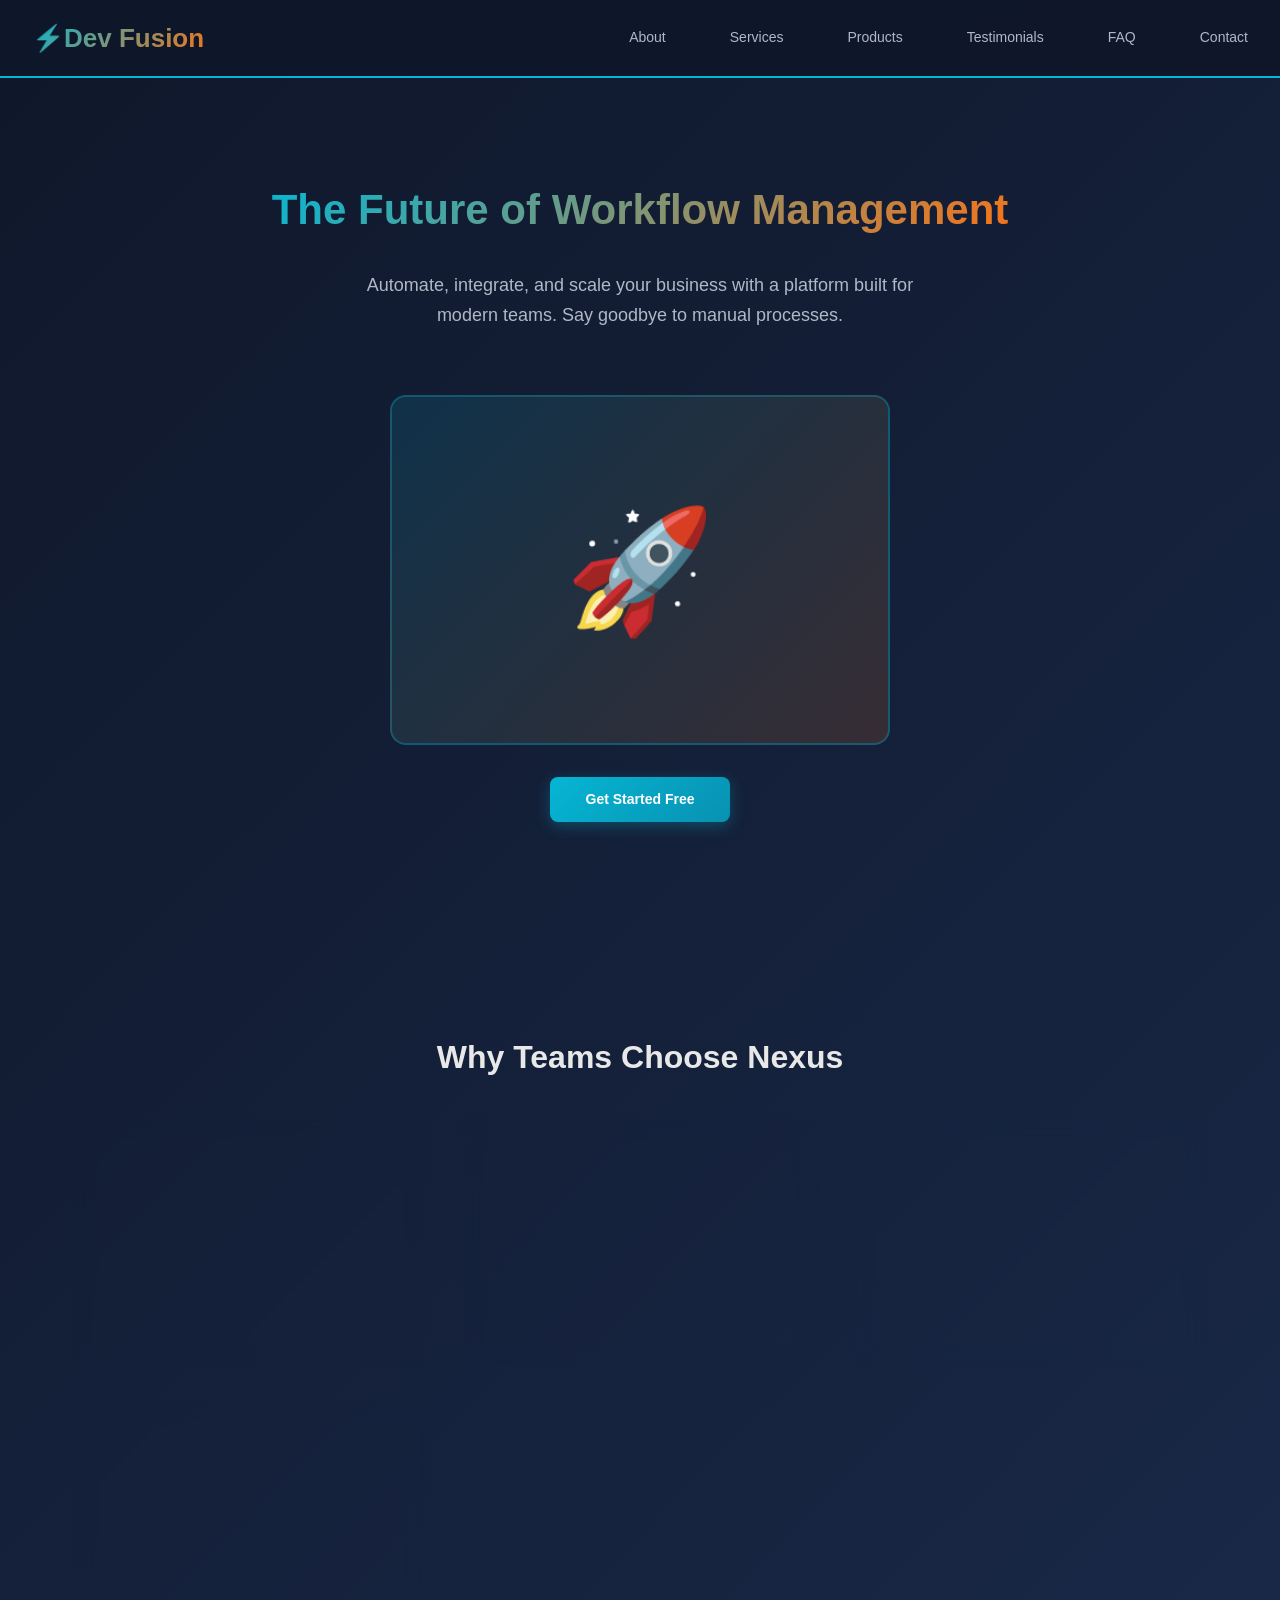
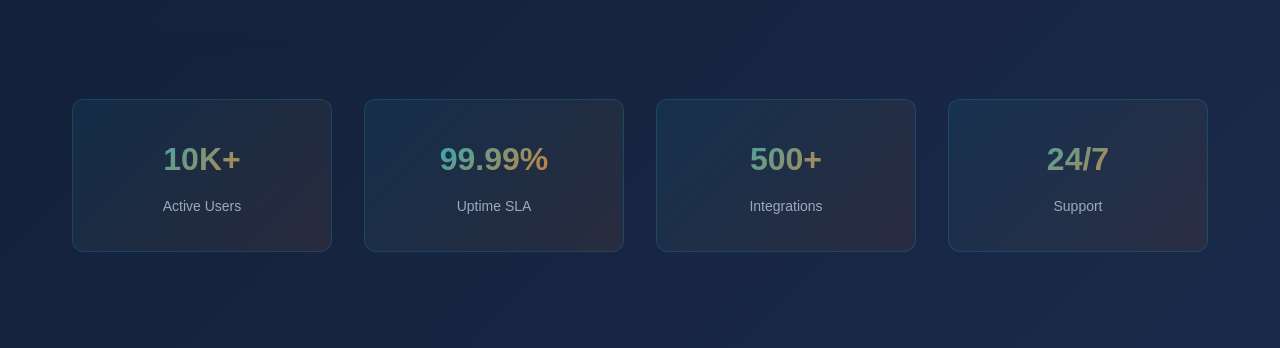
==== commit c15f49ec: "update navigation links to remove leading slashes for consistency" ====
--- a/index.html
+++ b/index.html
@@ -24,12 +24,12 @@
 
       <!-- desktop navbar -->
       <nav class="navbar">
-        <a href="/about us.html" class="nav-link">About</a>
-        <a href="/services.html" class="nav-link">Services</a>
-        <a href="/products.html" class="nav-link">Products</a>
-        <a href="/testimonial.html" class="nav-link">Testimonials</a>
-        <a href="/faq.html" class="nav-link">FAQ</a>
-        <a href="/contact.html" class="nav-link">Contact</a>
+        <a href="about us.html" class="nav-link">About</a>
+        <a href="services.html" class="nav-link">Services</a>
+        <a href="products.html" class="nav-link">Products</a>
+        <a href="testimonial.html" class="nav-link">Testimonials</a>
+        <a href="faq.html" class="nav-link">FAQ</a>
+        <a href="contact.html" class="nav-link">Contact</a>
       </nav>
     </header>
 
@@ -38,12 +38,12 @@
       <label for="sidebar-toggle" class="sidebar-close">✕</label>
 
       <nav class="sidebar-nav">
-        <a href="/about us.html" class="sidebar-link">About</a>
-        <a href="/services.html" class="sidebar-link">Services</a>
-        <a href="/products.html" class="sidebar-link">Products</a>
-        <a href="/testimonial.html" class="sidebar-link">Testimonials</a>
-        <a href="/faq.html" class="sidebar-link">FAQ</a>
-        <a href="/contact.html" class="sidebar-link">Contact</a>
+        <a href="about us.html" class="sidebar-link">About</a>
+        <a href="services.html" class="sidebar-link">Services</a>
+        <a href="products.html" class="sidebar-link">Products</a>
+        <a href="testimonial.html" class="sidebar-link">Testimonials</a>
+        <a href="faq.html" class="sidebar-link">FAQ</a>
+        <a href="contact.html" class="sidebar-link">Contact</a>
       </nav>
     </aside>
 
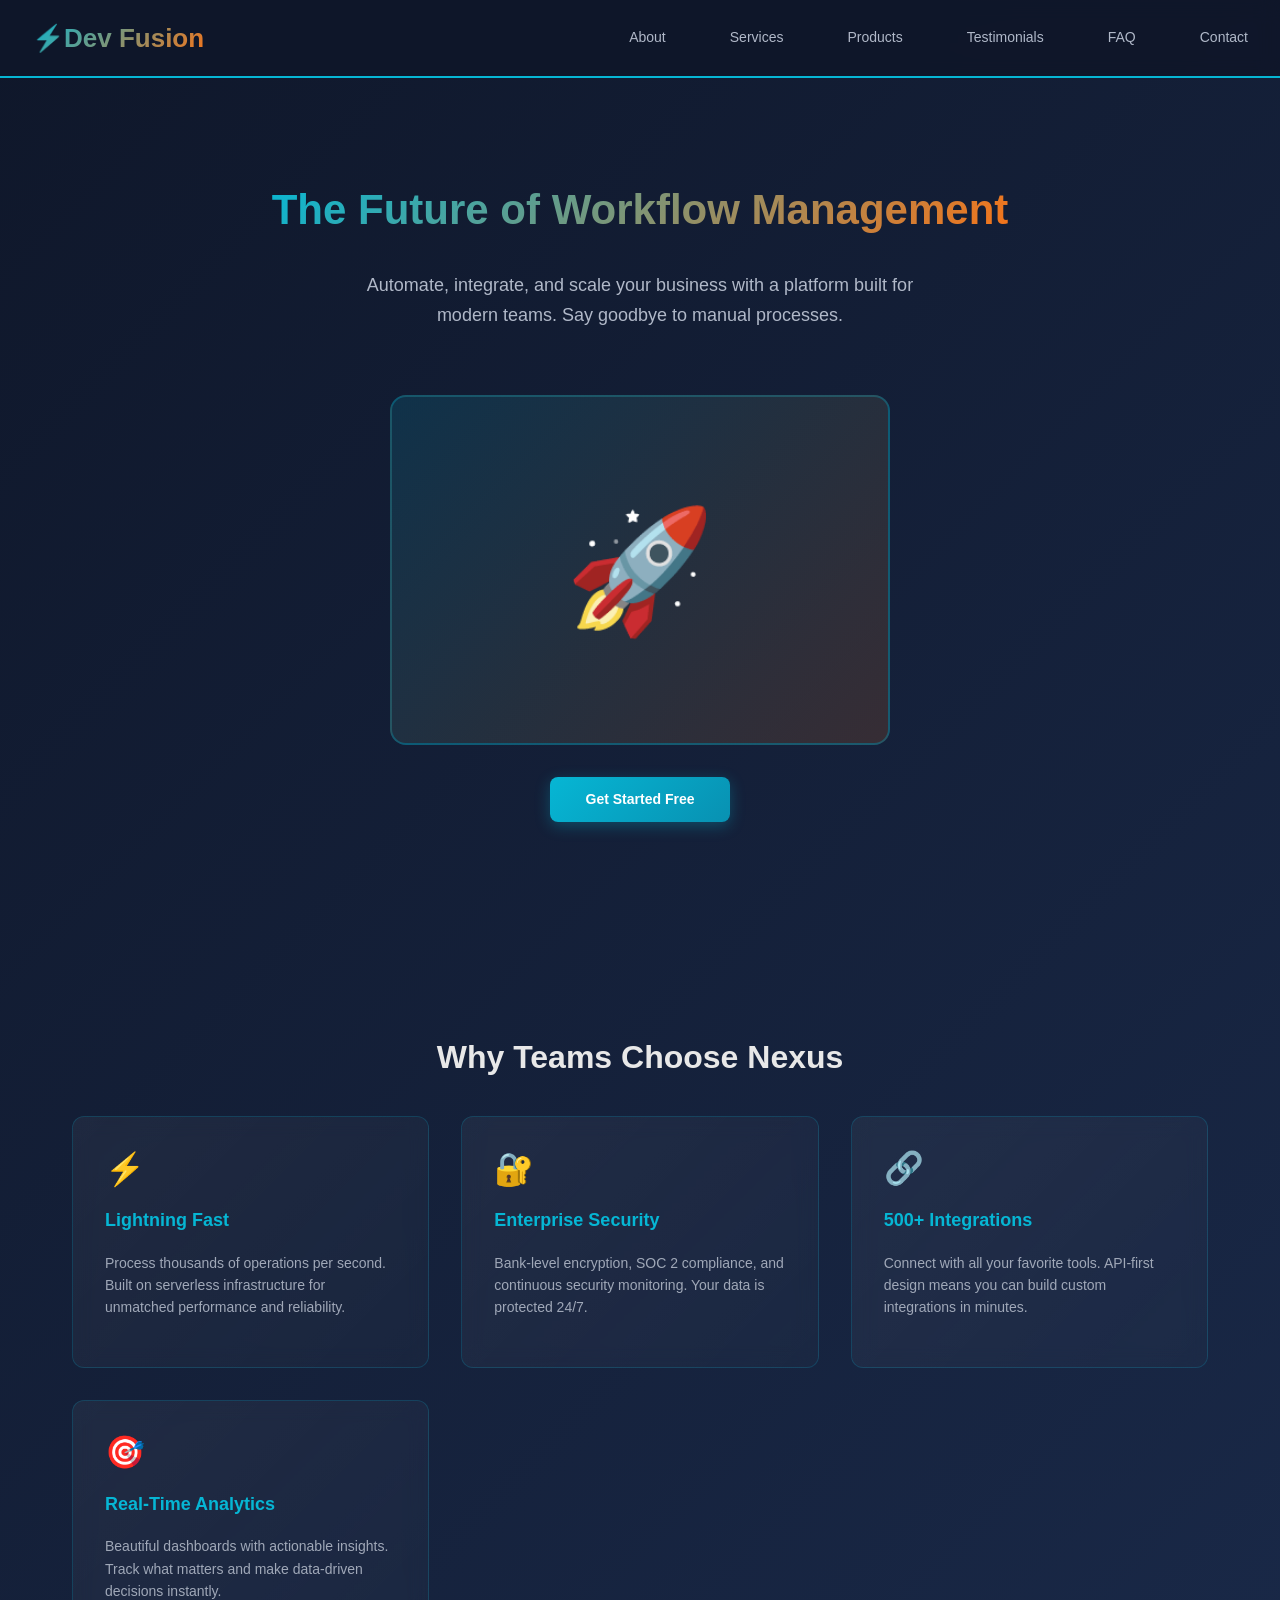
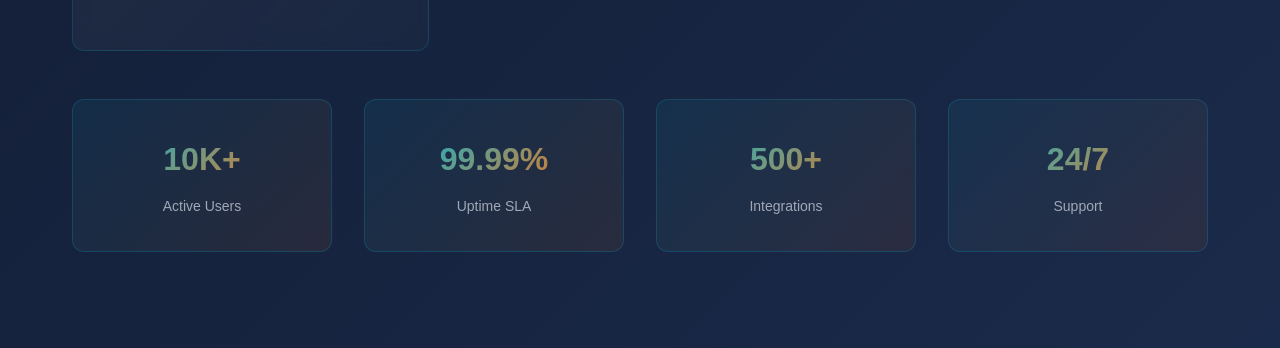
==== commit 1de10fc5: "add about us page and update navigation links for consistency" ====
--- a/index.html
+++ b/index.html
@@ -24,7 +24,7 @@
 
       <!-- desktop navbar -->
       <nav class="navbar">
-        <a href="about us.html" class="nav-link">About</a>
+        <a href="about-us.html" class="nav-link">About</a>
         <a href="services.html" class="nav-link">Services</a>
         <a href="products.html" class="nav-link">Products</a>
         <a href="testimonial.html" class="nav-link">Testimonials</a>
@@ -38,7 +38,7 @@
       <label for="sidebar-toggle" class="sidebar-close">✕</label>
 
       <nav class="sidebar-nav">
-        <a href="about us.html" class="sidebar-link">About</a>
+        <a href="about-us.html" class="sidebar-link">About</a>
         <a href="services.html" class="sidebar-link">Services</a>
         <a href="products.html" class="sidebar-link">Products</a>
         <a href="testimonial.html" class="sidebar-link">Testimonials</a>
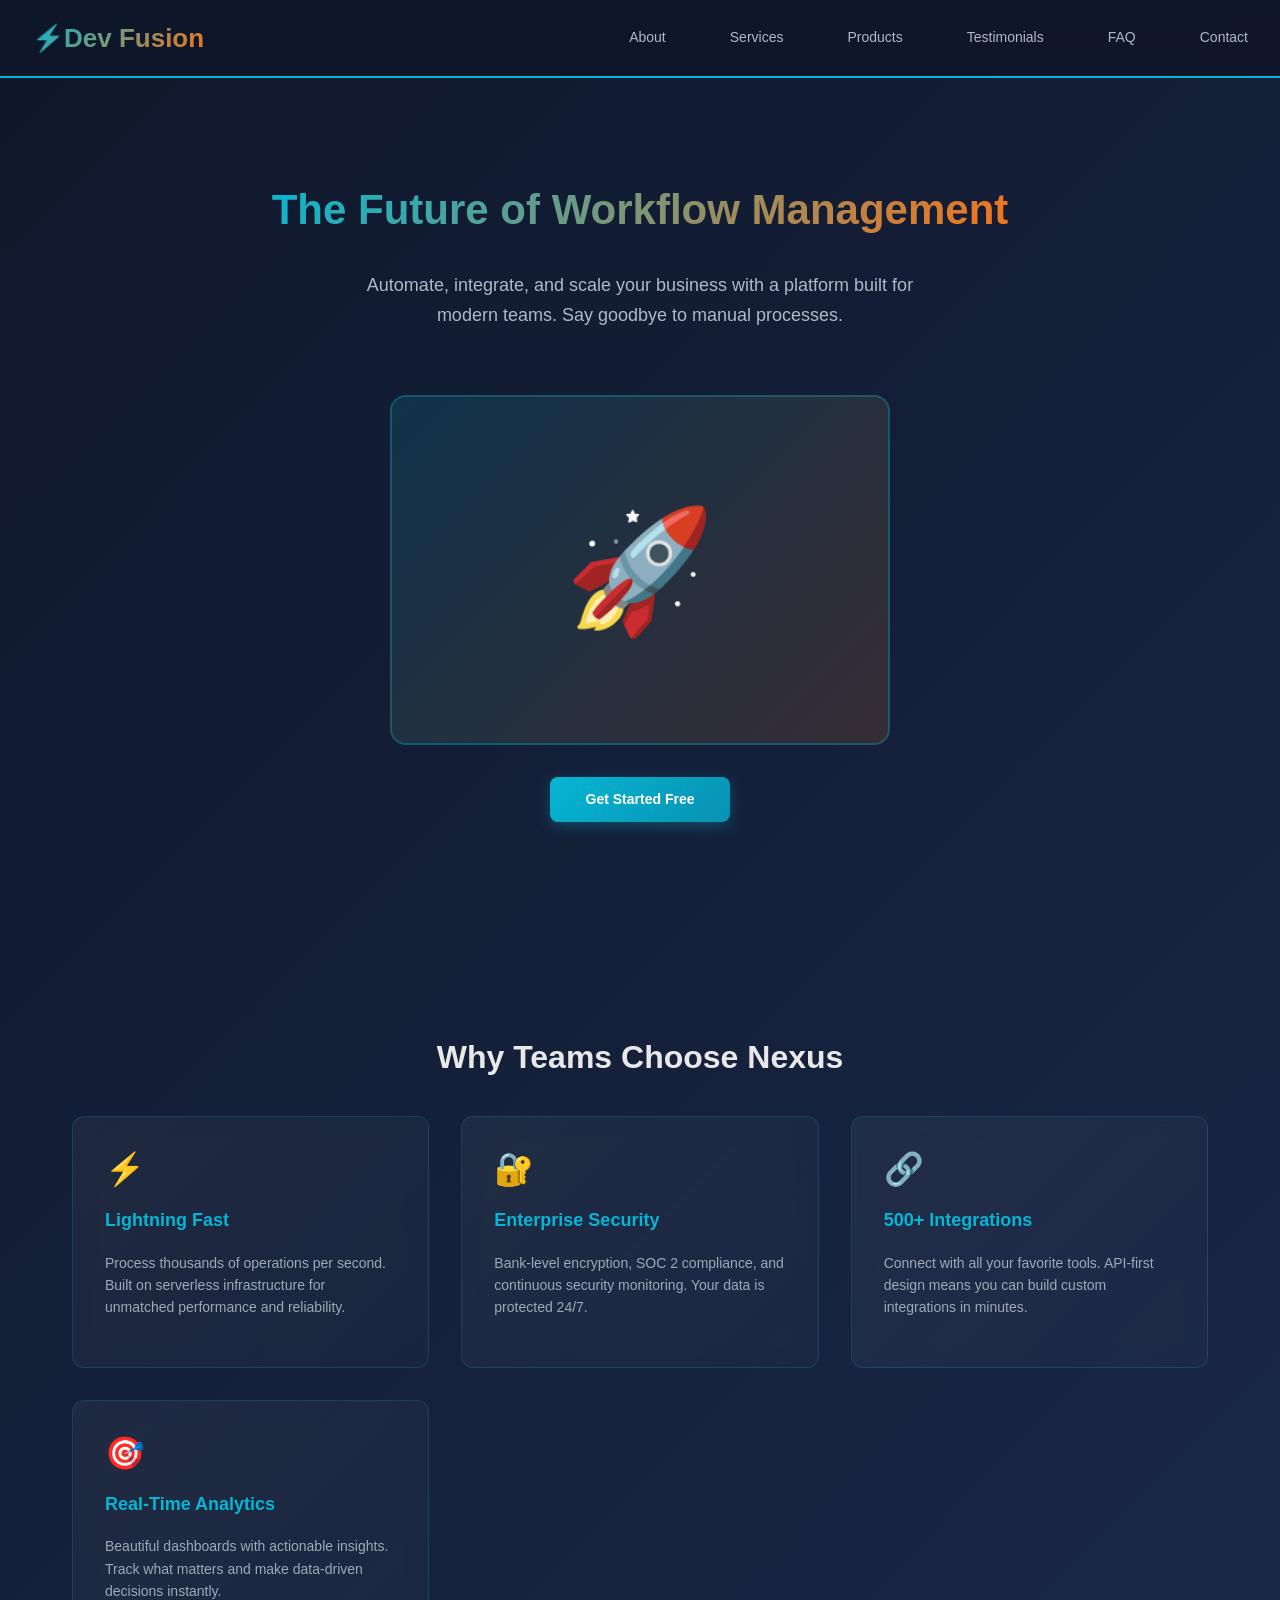
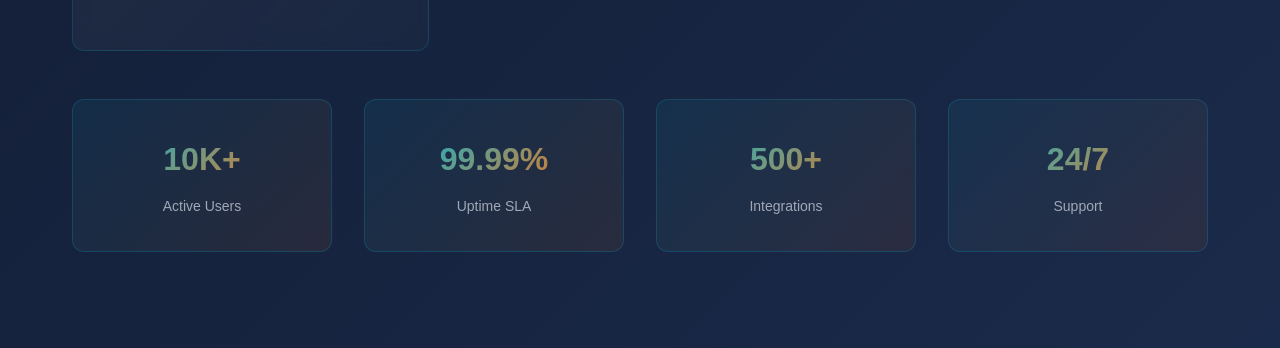
==== commit 0c2f4d67: "update navigation links to remove leading slashes for consistency" ====
--- a/index.html
+++ b/index.html
@@ -11,7 +11,7 @@
     <input type="checkbox" id="sidebar-toggle" class="sidebar-toggle" />
 
     <header>
-      <a href="/index.html">
+      <a href="index.html">
         <div class="logo">⚡Dev Fusion</div>
       </a>
 
